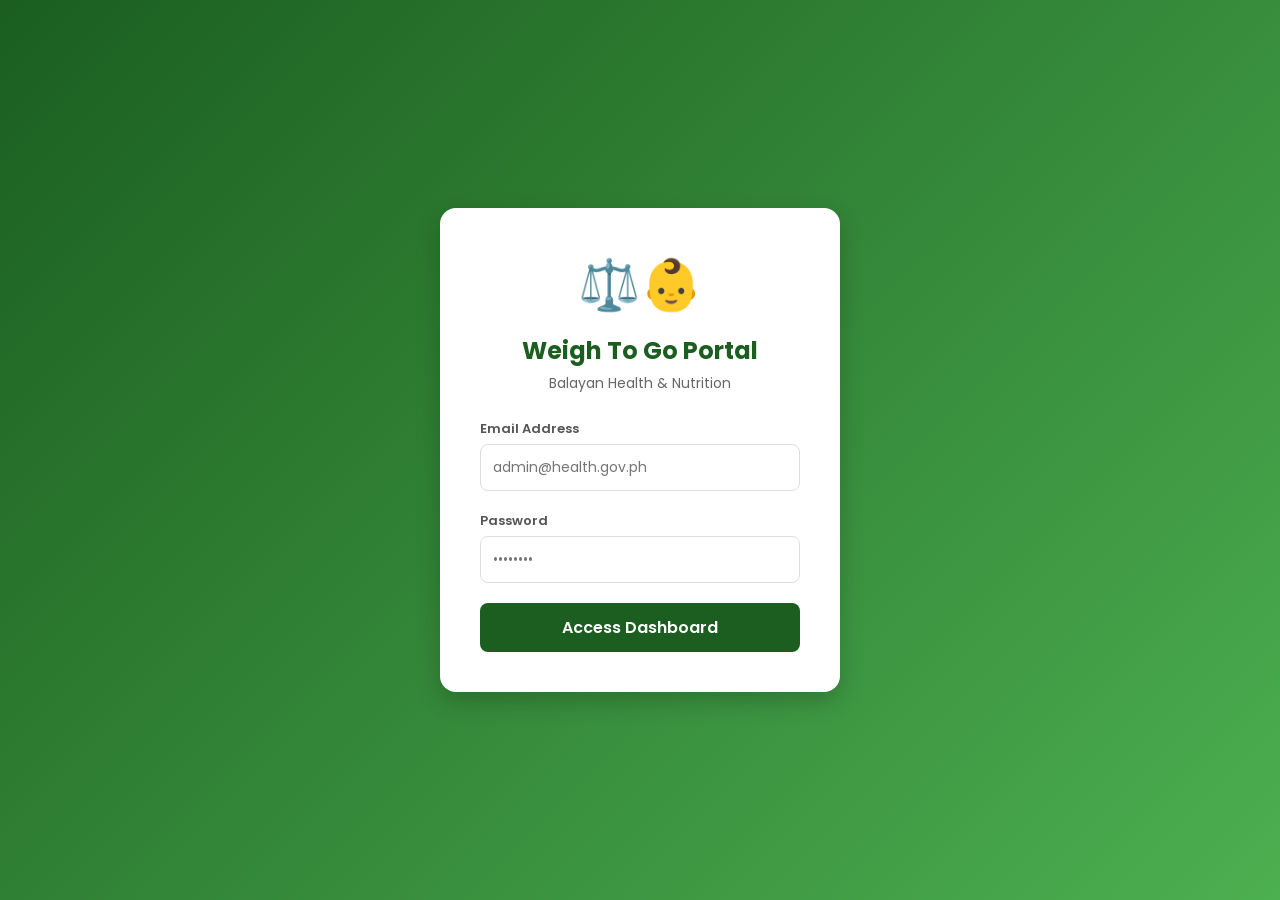
==== Index.html @ e69538f7 "Initial Commit" ====
<!DOCTYPE html>
<html lang="en">
<head>
    <meta charset="UTF-8">
    <meta name="viewport" content="width=device-width, initial-scale=1.0">
    <title>Weigh To Go - Login</title>
    <link href="https://fonts.googleapis.com/css2?family=Poppins:wght@300;400;500;600&display=swap" rel="stylesheet">
    <link rel="stylesheet" href="style.css">
</head>
<body class="login-body">
    <div class="login-container">
        <form onsubmit="event.preventDefault(); window.location.href='dashboard.html'">
            <div class="logo-area">⚖️👶</div>
            <h2>Weigh To Go Portal</h2>
            <p class="subtitle">Balayan Health & Nutrition</p>
            
            <div class="input-group">
                <label>Email Address</label>
                <input type="email" id="email" placeholder="admin@health.gov.ph" required>
            </div>
            <div class="input-group">
                <label>Password</label>
                <input type="password" id="password" placeholder="••••••••" required>
            </div>
            <button type="submit" class="login-btn">Access Dashboard</button>
        </form>
    </div>
</body>
</html>
---- style.css ----
* { box-sizing: border-box; margin: 0; padding: 0; font-family: 'Poppins', sans-serif; }
body { background-color: #f0f4f1; color: #333; overflow-x: hidden; }

/* LOGIN STYLES */
.login-body { display: flex; justify-content: center; align-items: center; height: 100vh; background: linear-gradient(135deg, #1b5e20, #4caf50); }
.login-container { background: white; padding: 40px; border-radius: 16px; box-shadow: 0 10px 25px rgba(0,0,0,0.2); width: 100%; max-width: 400px; text-align: center; }
.logo-area { font-size: 50px; margin-bottom: 10px; }
.login-container h2 { color: #1b5e20; margin-bottom: 5px; }
.subtitle { color: #666; font-size: 14px; margin-bottom: 25px; }
.input-group { margin-bottom: 20px; text-align: left; }
.input-group label { display: block; font-size: 13px; color: #555; margin-bottom: 5px; font-weight: 600; }
.input-group input { width: 100%; padding: 12px; border: 1px solid #ddd; border-radius: 8px; font-size: 14px; outline: none; transition: 0.3s; }
.input-group input:focus { border-color: #2e7d32; box-shadow: 0 0 0 3px rgba(46, 125, 50, 0.1); }
.login-btn { width: 100%; padding: 12px; background: #1b5e20; color: white; border: none; border-radius: 8px; font-size: 16px; font-weight: 600; cursor: pointer; transition: 0.3s; }
.login-btn:hover { background: #2e7d32; }

/* DASHBOARD LAYOUT */
.dashboard-wrapper { display: flex; height: 100vh; }

/* SIDEBAR */
.sidebar { width: 260px; background: #113a15; color: white; padding: 25px; flex-shrink: 0; display: flex; flex-direction: column; z-index: 1000; }
.sidebar-header { border-bottom: 1px solid rgba(255,255,255,0.1); padding-bottom: 15px; margin-bottom: 25px; }
.sidebar ul { list-style: none; flex-grow: 1; }
.sidebar li { padding: 14px 18px; cursor: pointer; border-radius: 8px; margin-bottom: 10px; transition: 0.3s; font-size: 14px; display: flex; align-items: center; gap: 10px; }
.sidebar li.active { background: #2e7d32; font-weight: 600; box-shadow: 0 4px 8px rgba(0,0,0,0.2); }
.sidebar li:hover:not(.active) { background: rgba(255,255,255,0.1); }
.logout-item { margin-top: auto; color: #ffab91; border: 1px solid rgba(255, 171, 145, 0.3); justify-content: center; }
.logout-item:hover { background: rgba(255, 171, 145, 0.1) !important; }

/* MAIN CONTENT */
.main-content { flex-grow: 1; padding: 30px; overflow-y: auto; height: 100vh; scroll-behavior: smooth; }
.dashboard-header { display: flex; justify-content: space-between; align-items: flex-end; margin-bottom: 30px; flex-wrap: wrap; gap: 20px; }
.header-titles h1 { color: #1b5e20; font-size: 26px; font-weight: 600; }
.header-titles p { color: #666; font-size: 14px; margin-top: 5px; }

/* FILTERS & CARDS */
.filters-container { display: flex; gap: 12px; flex-wrap: wrap; }
select { padding: 10px 14px; border-radius: 8px; border: 1px solid #ddd; outline: none; font-size: 13px; font-weight: 500; cursor: pointer; background: white; }
select:focus { border-color: #2e7d32; }
.stats-cards { display: flex; gap: 20px; margin-bottom: 30px; }
.card { flex: 1; background: white; padding: 25px; border-radius: 16px; box-shadow: 0 4px 15px rgba(0,0,0,0.03); display: flex; align-items: center; gap: 20px; border-left: 6px solid transparent; }
.card-icon { font-size: 40px; background: #f8f9fa; padding: 15px; border-radius: 12px; }
.stat-num { font-size: 32px; font-weight: 600; margin-top: 5px; line-height: 1; }
.card h4 { color: #666; font-size: 13px; font-weight: 500; text-transform: uppercase; }
.card.normal { border-left-color: #2e7d32; } .card.normal .stat-num { color: #2e7d32; }
.card.mal { border-left-color: #d32f2f; } .card.mal .stat-num { color: #d32f2f; }
.card.obese { border-left-color: #fbc02d; } .card.obese .stat-num { color: #f9a825; }
.card.missed-kpi { border-left-color: #c62828; } .card.missed-kpi .stat-num { color: #c62828; }

/* CHARTS & TABLE */
.charts-wrapper { display: flex; flex-direction: column; gap: 30px; margin-bottom: 30px; }
.chart-section, .list-section { background: white; padding: 25px; border-radius: 16px; box-shadow: 0 4px 15px rgba(0,0,0,0.03); }
.canvas-holder { height: 350px; margin-top: 20px; width: 100%; }
.nutri-table { width: 100%; border-collapse: collapse; margin-top: 10px; }
.nutri-table th { text-align: left; padding: 15px; border-bottom: 2px solid #eee; background: #fafafa; font-size: 13px; text-transform: uppercase; }
.nutri-table td { padding: 15px; border-bottom: 1px solid #eee; font-size: 14px; }
.badge { padding: 6px 12px; border-radius: 20px; font-size: 12px; font-weight: 600; display: inline-block; }
.badge.complete { background: #e8f5e9; color: #2e7d32; }
.view-btn { padding: 8px 16px; background: #1b5e20; color: white; border: none; border-radius: 6px; cursor: pointer; font-size: 12px; transition: 0.2s; }
.view-btn:hover { background: #2e7d32; }

/* MODAL & PROFILE STYLES */
.modal-overlay { display: none; position: fixed; top:0; left:0; width:100%; height:100%; background: rgba(0,0,0,0.6); z-index: 3000; justify-content: center; align-items: center; }
.modal-content { background: white; padding: 35px; border-radius: 20px; position: relative; max-height: 90vh; overflow-y: auto; }
.profile-modal-width { width: 650px; }
.close-btn { position: absolute; right: 20px; top: 15px; font-size: 28px; cursor: pointer; color: #aaa; transition: 0.2s; }
.close-btn:hover { color: #333; }

.profile-header { display: flex; align-items: center; gap: 20px; margin-bottom: 25px; padding-bottom: 20px; border-bottom: 1px solid #eee; }
.profile-avatar { font-size: 65px; line-height: 1; background: #f0f4f1; border-radius: 50%; padding: 15px; }
.profile-title h2 { color: #1b5e20; margin-bottom: 5px; font-size: 24px; }
.profile-title p { color: #666; font-size: 14px; }

.profile-grid { display: grid; grid-template-columns: 1fr 1fr; gap: 25px; }
.info-box { background: #f9f9f9; padding: 15px; border-radius: 12px; margin-bottom: 15px; }
.info-label { display: block; font-size: 12px; color: #888; text-transform: uppercase; margin-bottom: 5px; font-weight: 600; }
.info-value { font-size: 15px; color: #333; font-weight: 500; }

.vitamin-card { background: white; border: 1px solid #eee; border-radius: 12px; padding: 15px; box-shadow: 0 4px 10px rgba(0,0,0,0.02); }
.vitamin-card h4 { font-size: 14px; margin-bottom: 10px; color: #444; }
.vit-list { list-style: none; font-size: 13px; line-height: 1.8; }
.vit-list li { display: flex; align-items: center; gap: 8px; }

.history-tracker { margin-top: 15px; }
.history-tracker h4 { font-size: 12px; color: #888; text-transform: uppercase; margin-bottom: 8px; }
.months-grid { display: flex; gap: 8px; }
.month-box { flex: 1; text-align: center; padding: 8px 0; border-radius: 6px; font-size: 11px; font-weight: 600; color: white; }
.month-box.green { background: #4caf50; }
.month-box.red { background: #e53935; }

/* MAP SPECIFIC STYLES */
.info-panel { position: absolute; top: 0; right: -400px; width: 380px; height: 100vh; background: white; z-index: 1000; box-shadow: -5px 0 15px rgba(0,0,0,0.1); transition: 0.4s ease; padding: 30px; overflow-y: auto; }
.info-panel.open { right: 0; }
.close-panel-btn { position: absolute; top: 15px; right: 20px; font-size: 30px; background: none; border: none; cursor: pointer; color: #555; }
.suggestion-box { margin-top: 20px; padding: 15px; border-radius: 10px; font-size: 14px; border-left: 5px solid; }
.suggestion-box.green { background: #e8f5e9; border-color: #2e7d32; color: #1b5e20; }
.suggestion-box.yellow { background: #fffde7; border-color: #fbc02d; color: #f57f17; }
.suggestion-box.red { background: #ffebee; border-color: #d32f2f; color: #b71c1c; }
.stat-row { display: flex; justify-content: space-between; margin-bottom: 10px; padding-bottom: 10px; border-bottom: 1px solid #eee; }
.total-highlight { background: #f0f4f1; padding: 15px; border-radius: 10px; text-align: center; margin-bottom: 15px; border: 1px solid #c8e6c9; }
.total-highlight h3 { color: #1b5e20; font-size: 28px; line-height: 1; }
.total-highlight span { font-size: 12px; color: #555; text-transform: uppercase; font-weight: 600; }
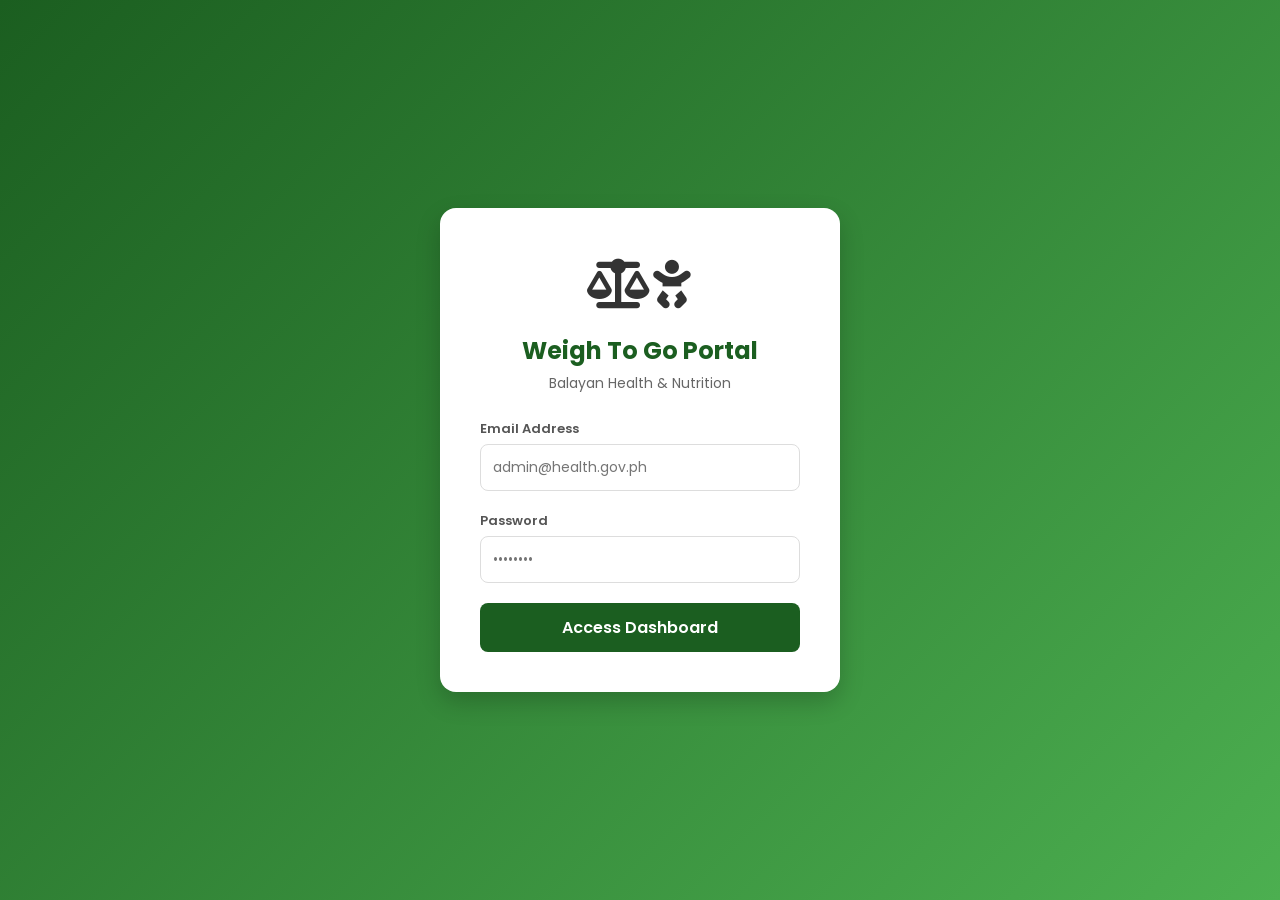
==== commit 7cdddd8f: "fix icon" ====
--- a/Index.html
+++ b/Index.html
@@ -5,12 +5,13 @@
     <meta name="viewport" content="width=device-width, initial-scale=1.0">
     <title>Weigh To Go - Login</title>
     <link href="https://fonts.googleapis.com/css2?family=Poppins:wght@300;400;500;600&display=swap" rel="stylesheet">
+    <link rel="stylesheet" href="https://cdnjs.cloudflare.com/ajax/libs/font-awesome/6.4.0/css/all.min.css">
     <link rel="stylesheet" href="style.css">
 </head>
 <body class="login-body">
     <div class="login-container">
         <form onsubmit="event.preventDefault(); window.location.href='dashboard.html'">
-            <div class="logo-area">⚖️👶</div>
+            <div class="logo-area"><i class="fas fa-balance-scale"></i><i class="fas fa-baby"></i></div>
             <h2>Weigh To Go Portal</h2>
             <p class="subtitle">Balayan Health & Nutrition</p>
             
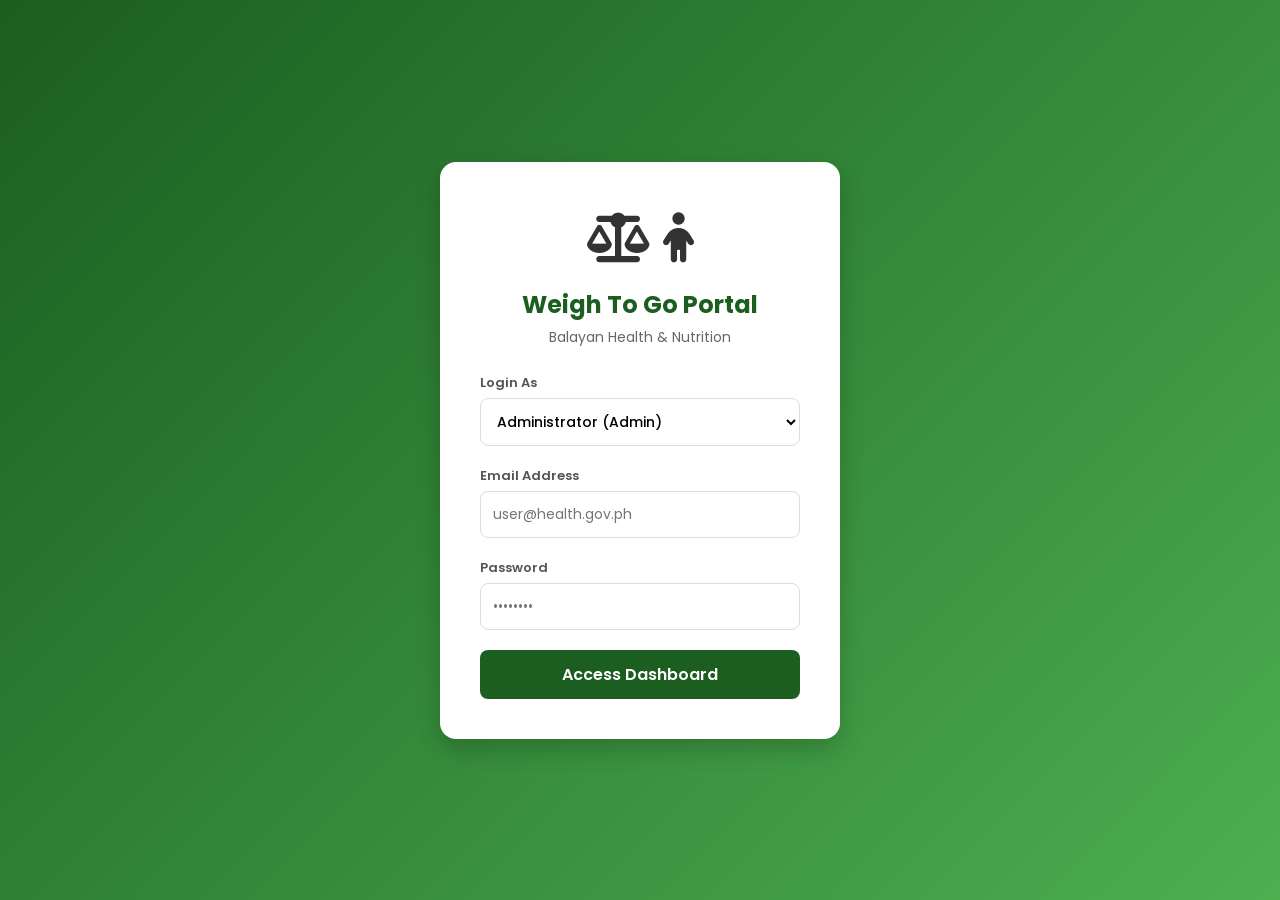
==== commit e7f6aaa3: "index" ====
--- a/Index.html
+++ b/Index.html
@@ -10,21 +10,51 @@
 </head>
 <body class="login-body">
     <div class="login-container">
-        <form onsubmit="event.preventDefault(); window.location.href='dashboard.html'">
-            <div class="logo-area"><i class="fas fa-balance-scale"></i><i class="fas fa-baby"></i></div>
+        <form onsubmit="handleLogin(event)">
+            <div class="logo-area">
+                <i class="fas fa-balance-scale"></i>
+                <i class="fas fa-child"></i>
+            </div>
             <h2>Weigh To Go Portal</h2>
             <p class="subtitle">Balayan Health & Nutrition</p>
             
             <div class="input-group">
+                <label>Login As</label>
+                <select id="role" style="width: 100%; padding: 12px; border: 1px solid #ddd; border-radius: 8px; font-size: 14px; outline: none; cursor: pointer; background: white;">
+                    <option value="admin">Administrator (Admin)</option>
+                    <option value="bns">Barangay Nutrition Scholar (BNS)</option>
+                </select>
+            </div>
+            
+            <div class="input-group">
                 <label>Email Address</label>
-                <input type="email" id="email" placeholder="admin@health.gov.ph" required>
+                <input type="email" id="email" placeholder="user@health.gov.ph" required>
             </div>
+            
             <div class="input-group">
                 <label>Password</label>
                 <input type="password" id="password" placeholder="••••••••" required>
             </div>
+            
             <button type="submit" class="login-btn">Access Dashboard</button>
         </form>
     </div>
+
+    <script>
+        function handleLogin(event) {
+            // Prevent the form from refreshing the page
+            event.preventDefault();
+            
+            // Get the selected role
+            const role = document.getElementById('role').value;
+            
+            // Redirect based on the selection
+            if (role === 'admin') {
+                window.location.href = 'dashboard.html';
+            } else if (role === 'bns') {
+                window.location.href = 'bns-dashboard.html';
+            }
+        }
+    </script>
 </body>
 </html>
--- a/style.css
+++ b/style.css
@@ -15,10 +15,21 @@
 .login-btn:hover { background: #2e7d32; }
 
 /* DASHBOARD LAYOUT */
-.dashboard-wrapper { display: flex; height: 100vh; }
+.dashboard-wrapper { display: flex; height: 100vh; width: 100vw; overflow: hidden; }
 
 /* SIDEBAR */
-.sidebar { width: 260px; background: #113a15; color: white; padding: 25px; flex-shrink: 0; display: flex; flex-direction: column; z-index: 1000; }
+.sidebar { 
+    width: 260px; 
+    min-width: 260px; 
+    max-width: 260px; 
+    flex-shrink: 0; 
+    background: #113a15; 
+    color: white; 
+    padding: 25px; 
+    display: flex; 
+    flex-direction: column; 
+    z-index: 1000; 
+}
 .sidebar-header { border-bottom: 1px solid rgba(255,255,255,0.1); padding-bottom: 15px; margin-bottom: 25px; }
 .sidebar ul { list-style: none; flex-grow: 1; }
 .sidebar li { padding: 14px 18px; cursor: pointer; border-radius: 8px; margin-bottom: 10px; transition: 0.3s; font-size: 14px; display: flex; align-items: center; gap: 10px; }
@@ -28,7 +39,17 @@
 .logout-item:hover { background: rgba(255, 171, 145, 0.1) !important; }
 
 /* MAIN CONTENT */
-.main-content { flex-grow: 1; padding: 30px; overflow-y: auto; height: 100vh; scroll-behavior: smooth; }
+.main-content { 
+    flex-grow: 1; 
+    width: calc(100% - 260px); 
+    padding: 30px; 
+    overflow-y: auto; 
+    overflow-x: hidden; 
+    height: 100vh; 
+    scroll-behavior: smooth; 
+    position: relative;
+}
+
 .dashboard-header { display: flex; justify-content: space-between; align-items: flex-end; margin-bottom: 30px; flex-wrap: wrap; gap: 20px; }
 .header-titles h1 { color: #1b5e20; font-size: 26px; font-weight: 600; }
 .header-titles p { color: #666; font-size: 14px; margin-top: 5px; }
@@ -49,11 +70,11 @@
 
 /* CHARTS & TABLE */
 .charts-wrapper { display: flex; flex-direction: column; gap: 30px; margin-bottom: 30px; }
-.chart-section, .list-section { background: white; padding: 25px; border-radius: 16px; box-shadow: 0 4px 15px rgba(0,0,0,0.03); }
+.chart-section, .list-section { background: white; padding: 25px; border-radius: 16px; box-shadow: 0 4px 15px rgba(0,0,0,0.03); overflow-x: auto; }
 .canvas-holder { height: 350px; margin-top: 20px; width: 100%; }
 .nutri-table { width: 100%; border-collapse: collapse; margin-top: 10px; }
 .nutri-table th { text-align: left; padding: 15px; border-bottom: 2px solid #eee; background: #fafafa; font-size: 13px; text-transform: uppercase; }
-.nutri-table td { padding: 15px; border-bottom: 1px solid #eee; font-size: 14px; }
+.nutri-table td { padding: 15px; border-bottom: 1px solid #eee; font-size: 14px; white-space: nowrap; }
 .badge { padding: 6px 12px; border-radius: 20px; font-size: 12px; font-weight: 600; display: inline-block; }
 .badge.complete { background: #e8f5e9; color: #2e7d32; }
 .view-btn { padding: 8px 16px; background: #1b5e20; color: white; border: none; border-radius: 6px; cursor: pointer; font-size: 12px; transition: 0.2s; }
@@ -89,7 +110,7 @@
 .month-box.red { background: #e53935; }
 
 /* MAP SPECIFIC STYLES */
-.info-panel { position: absolute; top: 0; right: -400px; width: 380px; height: 100vh; background: white; z-index: 1000; box-shadow: -5px 0 15px rgba(0,0,0,0.1); transition: 0.4s ease; padding: 30px; overflow-y: auto; }
+.info-panel { position: absolute; top: 0; right: -400px; width: 380px; height: 100%; background: white; z-index: 1000; box-shadow: -5px 0 15px rgba(0,0,0,0.1); transition: 0.4s ease; padding: 30px; overflow-y: auto; }
 .info-panel.open { right: 0; }
 .close-panel-btn { position: absolute; top: 15px; right: 20px; font-size: 30px; background: none; border: none; cursor: pointer; color: #555; }
 .suggestion-box { margin-top: 20px; padding: 15px; border-radius: 10px; font-size: 14px; border-left: 5px solid; }
@@ -99,4 +120,68 @@
 .stat-row { display: flex; justify-content: space-between; margin-bottom: 10px; padding-bottom: 10px; border-bottom: 1px solid #eee; }
 .total-highlight { background: #f0f4f1; padding: 15px; border-radius: 10px; text-align: center; margin-bottom: 15px; border: 1px solid #c8e6c9; }
 .total-highlight h3 { color: #1b5e20; font-size: 28px; line-height: 1; }
-.total-highlight span { font-size: 12px; color: #555; text-transform: uppercase; font-weight: 600; }+.total-highlight span { font-size: 12px; color: #555; text-transform: uppercase; font-weight: 600; }
+
+/* --- CLEAN REPORT TABLE STYLES & COLOR CODING (Matches BNS Side) --- */
+.report-table-wrapper {
+    overflow-x: auto;
+    border-radius: 8px;
+    box-shadow: 0 4px 6px rgba(0,0,0,0.05);
+    background: white;
+    margin-top: 15px;
+    border: 1px solid #e2e8f0;
+}
+
+.report-table {
+    width: 100%;
+    border-collapse: collapse;
+    font-family: 'Poppins', sans-serif;
+}
+
+.report-table thead {
+    background-color: #f8fafc;
+    color: #1e293b;
+}
+
+.report-table th {
+    padding: 12px 10px;
+    border-bottom: 2px solid #cbd5e1;
+    text-align: center;
+    vertical-align: bottom;
+    font-weight: 600;
+    font-size: 12px;
+    line-height: 1.4;
+    border-right: 1px solid #f1f5f9;
+    white-space: normal;
+}
+
+.report-table td {
+    padding: 12px 10px;
+    border-bottom: 1px solid #f1f5f9;
+    text-align: center;
+    vertical-align: middle;
+    font-size: 12px;
+    color: #334155;
+    border-right: 1px solid #f1f5f9;
+    white-space: nowrap;
+}
+
+.report-table td:nth-child(1),
+.report-table td:nth-child(2),
+.report-table td:nth-child(3) {
+    text-align: left;
+}
+
+.badge-status {
+    padding: 4px 10px;
+    border-radius: 20px;
+    font-weight: 600;
+    font-size: 11px;
+    display: inline-block;
+    text-align: center;
+    min-width: 60px;
+}
+.badge-normal { background-color: #dcfce7; color: #166534; border: 1px solid #bbf7d0; }
+.badge-warning { background-color: #fef9c3; color: #854d0e; border: 1px solid #fef08a; }
+.badge-danger { background-color: #fee2e2; color: #991b1b; border: 1px solid #fecaca; }
+.badge-pending { background-color: #f1f5f9; color: #64748b; border: 1px dashed #cbd5e1; }
